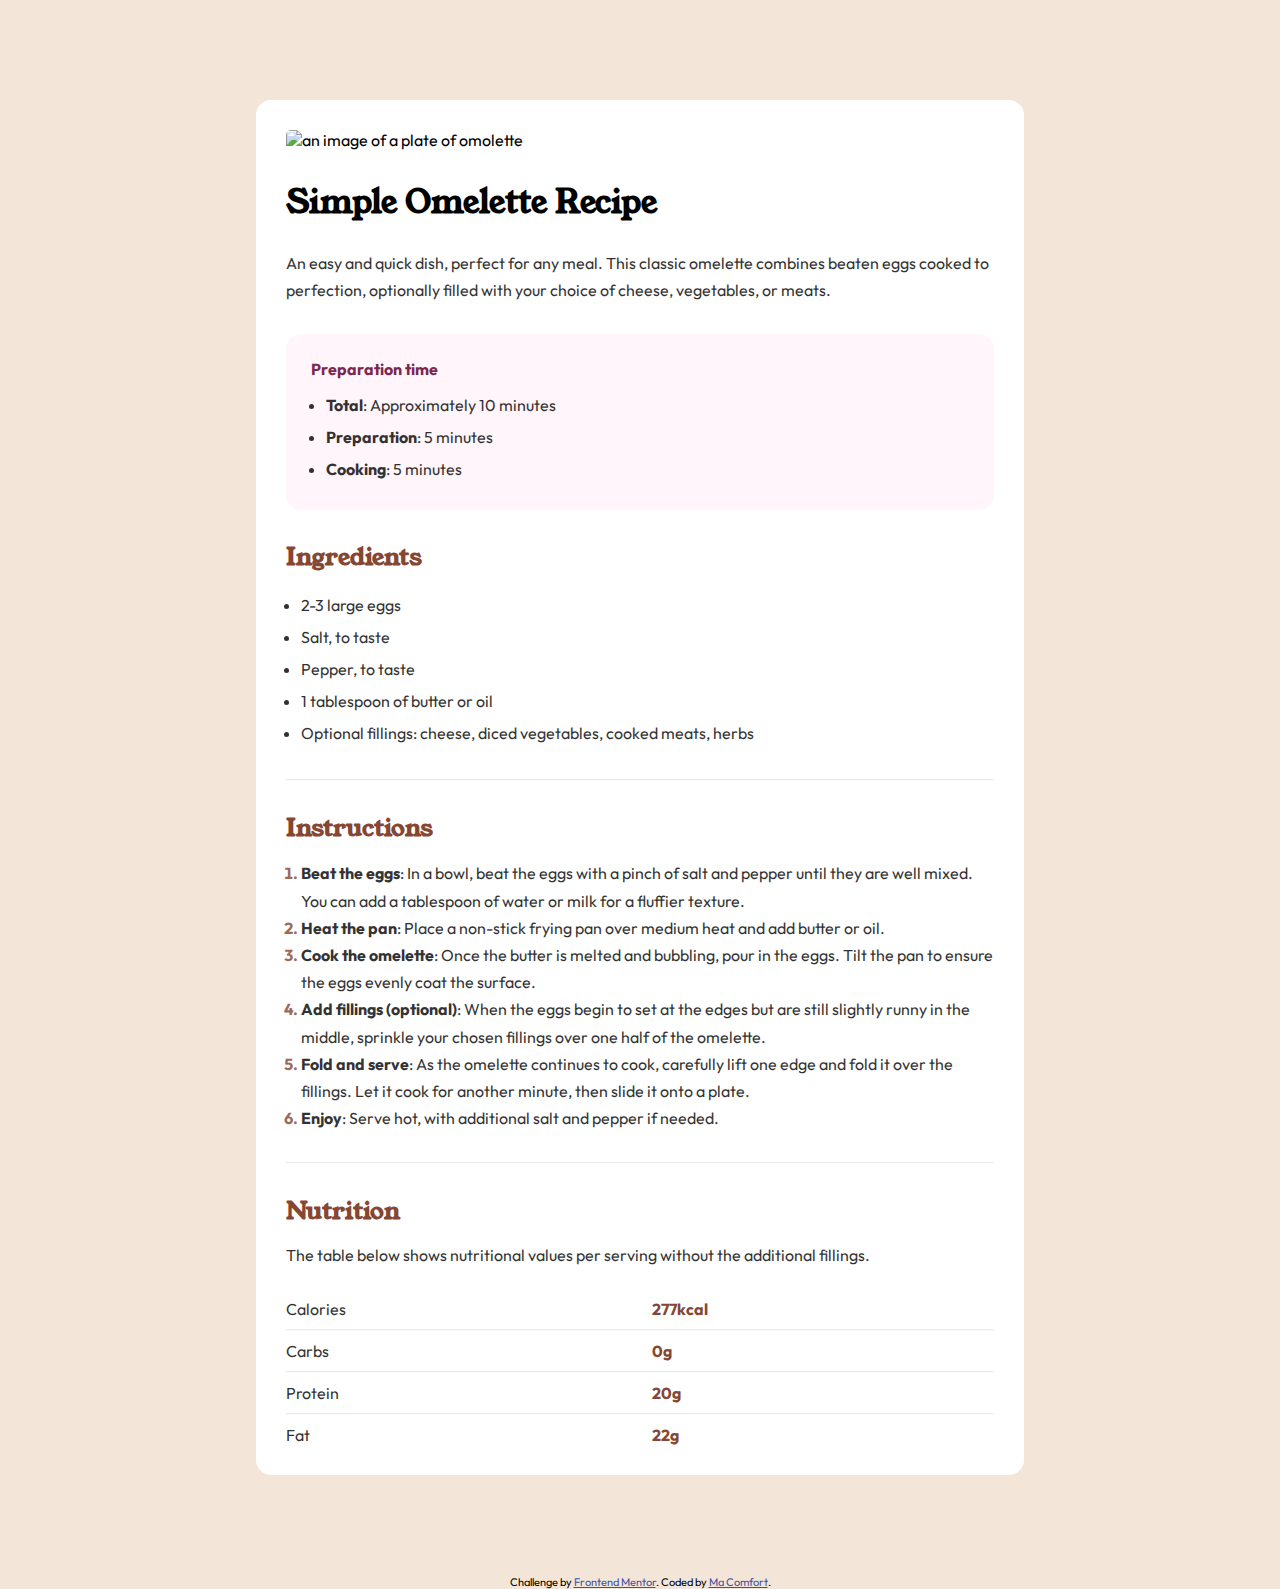
==== docs/index.html @ 2fb741aa "transferred html and css files to docs folder" ====
<!DOCTYPE html>
<html lang="en">
  <head>
    <meta charset="UTF-8" />
    <meta name="viewport" content="width=device-width, initial-scale=1.0" />
    <!-- displays site properly based on user's device -->

    <link
      rel="icon"
      type="image/png"
      sizes="32x32"
      href="./assets/images/favicon-32x32.png"
    />
    <link rel="stylesheet" href="style.css" />

    <title>Frontend Mentor | Recipe page</title>

    <!-- Feel free to remove these styles or customise in your own stylesheet 👍 -->
    <style>
      .attribution {
        font-size: 11px;
        text-align: center;
      }
      .attribution a {
        color: hsl(228, 45%, 44%);
      }
    </style>
  </head>
  <body class="parent">
    <div class="recipe-container">
      <div class="img-omolette">
        <img
          src="./assets/images/image-omelette.jpeg"
          alt="an image of a plate of omolette"
        />
      </div>
      <div class="sub1">
        <h1>Simple Omelette Recipe</h1>
        <p class="para">
          An easy and quick dish, perfect for any meal. This classic omelette
          combines beaten eggs cooked to perfection, optionally filled with your
          choice of cheese, vegetables, or meats.
        </p>
      </div>

      <div class="sub2">
        <h4>Preparation time</h4>
        <ul class="firstlist">
          <li><b>Total</b>: Approximately 10 minutes</li>
          <li><b>Preparation</b>: 5 minutes</li>
          <li><b>Cooking</b>: 5 minutes</li>
        </ul>
      </div>

      <div class="sub3">
        <h2>Ingredients</h2>
        <ul class="secondlist">
          <li>2-3 large eggs</li>
          <li>Salt, to taste</li>
          <li>Pepper, to taste</li>
          <li>1 tablespoon of butter or oil</li>
          <li>
            Optional fillings: cheese, diced vegetables, cooked meats, herbs
          </li>
        </ul>
      </div>

      <hr class="hr" />

      <div class="sub4">
        <h2>Instructions</h2>
        <ol class="thirdlist">
          <li>
            <b>Beat the eggs</b>: In a bowl, beat the eggs with a pinch of salt
            and pepper until they are well mixed. You can add a tablespoon of
            water or milk for a fluffier texture.
          </li>
          <li>
            <b>Heat the pan</b>: Place a non-stick frying pan over medium heat
            and add butter or oil.
          </li>
          <li>
            <b>Cook the omelette</b>: Once the butter is melted and bubbling,
            pour in the eggs. Tilt the pan to ensure the eggs evenly coat the
            surface.
          </li>
          <li>
            <b>Add fillings (optional)</b>: When the eggs begin to set at the
            edges but are still slightly runny in the middle, sprinkle your
            chosen fillings over one half of the omelette.
          </li>
          <li>
            <b>Fold and serve</b>: As the omelette continues to cook, carefully
            lift one edge and fold it over the fillings. Let it cook for another
            minute, then slide it onto a plate.
          </li>
          <li>
            <b>Enjoy</b>: Serve hot, with additional salt and pepper if needed.
          </li>
        </ol>
      </div>

      <hr class="hr" />

      <div class="sub5">
        <h2>Nutrition</h2>
        <p class="para1">
          The table below shows nutritional values per serving without the
          additional fillings.
        </p>
      </div>

      <div class="sub6">
        <table class="table">
          <tr>
            <th>Calories</th>
            <td>277kcal</td>
          </tr>
          <tr>
            <td colspan="2"><hr class="hr1" /></td>
          </tr>
          <tr>
            <th>Carbs</th>
            <td>0g</td>
          </tr>
          <tr>
            <td colspan="2"><hr class="hr1" /></td>
          </tr>
          <tr>
            <th>Protein</th>
            <td>20g</td>
          </tr>
          <tr>
            <td colspan="2"><hr class="hr1" /></td>
          </tr>
          <tr>
            <th>Fat</th>
            <td>22g</td>
          </tr>
        </table>
      </div>
    </div>

    <div class="attribution">
      Challenge by
      <a href="https://www.frontendmentor.io?ref=challenge" target="_blank"
        >Frontend Mentor</a
      >. Coded by <a href="#">Ma Comfort</a>.
    </div>
  </body>
</html>
---- docs/style.css ----
@import url('https://fonts.googleapis.com/css2?family=Young+Serif&display=swap');
@import url('https://fonts.googleapis.com/css2?family=Outfit:wght@400;700&display=swap');

*{
    margin: 0;
    padding: 0;
    box-sizing: border-box;
}
body{
    background-color: hsl(30, 54%, 90%);
    font-size: 16px;
    font-family: "Outfit";
}

.parent{
    display: flex;
    flex-direction: column;
    align-items: center;
    height: 100vh;
}
.recipe-container{
    width: 60%;
    background-color: hsl(0, 0%, 100%);
    margin-top: 100px;
    margin-bottom: 100px;
    border-radius: 15px;
}
.img-omolette{
    border-radius: 15px;
}
img{
    width: 100%;
    height: 25%;
    padding: 30px;
    border-radius: 35px;
}
.sub1{
    padding: 0 30px;
    background-color: hsl(0, 0%, 100%);
}
h1{
    margin-bottom: 25px;
    font-family: "Young Serif";
}
.para{
    line-height: 1.7;
    opacity: 0.8;
    
}

.sub2{
    margin: 30px;
    padding: 25px;
    background-color: hsl(330, 100%, 98%);
    border-radius: 15px;
}
h4{
    margin-bottom: 10px;
    color: hsl(332, 51%, 32%);
    
}
.firstlist, .secondlist{
    line-height: 2;
    opacity: 0.8;
    margin-left: 15px;
}

.sub3, .sub4, .sub5, .sub6{
    padding: 0 30px;
    background-color: hsl(0, 0%, 100%);
}
h2{
    color: hsl(14, 45%, 36%);
    font-family: "Young Serif";
}
.secondlist, .thirdlist{
    margin-top: 15px;
}

.hr{
    margin: 30px;
    opacity: 0.2;
}
.thirdlist{
    line-height: 1.7;
    opacity: 0.8;
    margin-left: 15px; 
}
ol li::marker{
    color: hsl(14, 45%, 36%);
    font-weight: bold;
}

.para1{
    margin: 15px 0;
    line-height: 1.6;
    opacity: 0.8;

}

.table{
    width: 100%;
    border-collapse: collapse;
    margin: 30px 0;
}


th{
    font-weight: 400;
    opacity: 0.8;
    text-align: left;
}
td{
    font-weight: 700;
    color: hsl(14, 45%, 36%);
}
.hr1{
    margin: 10px 0;
    opacity: 0.2;
}
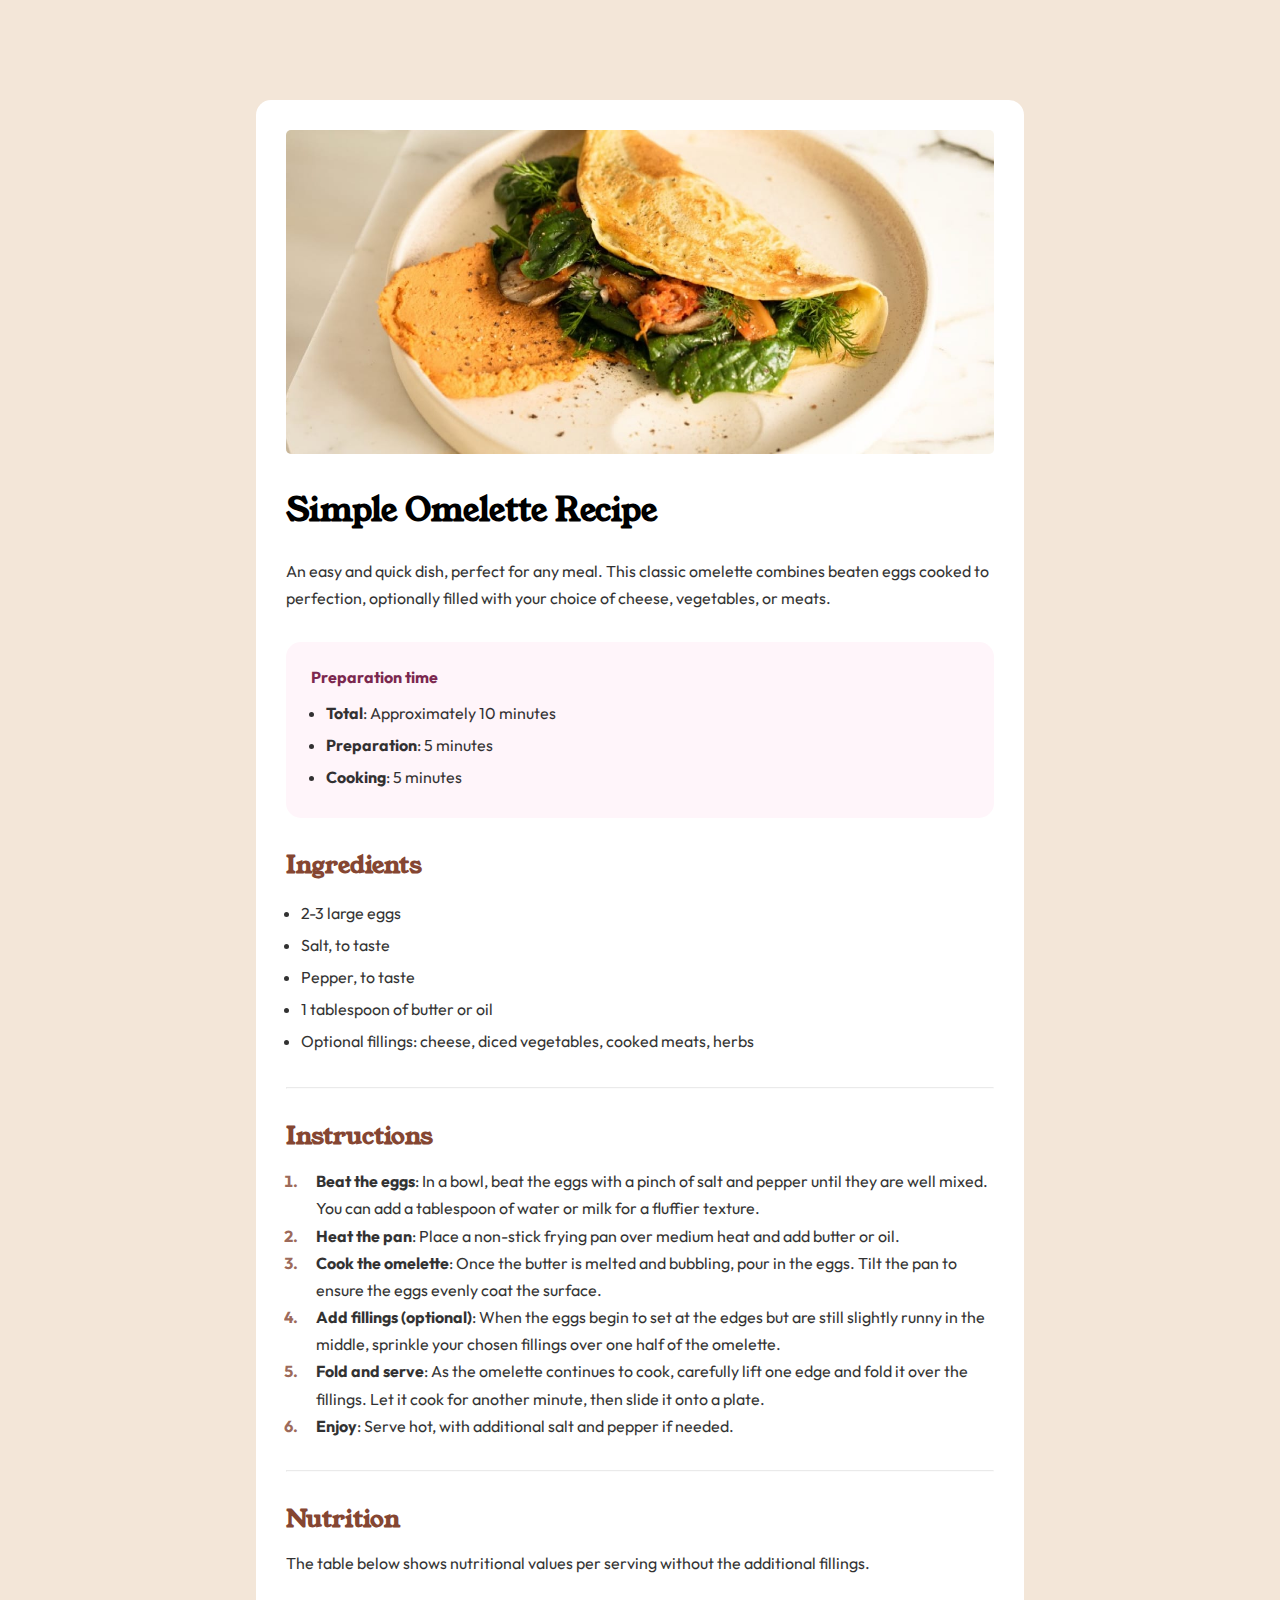
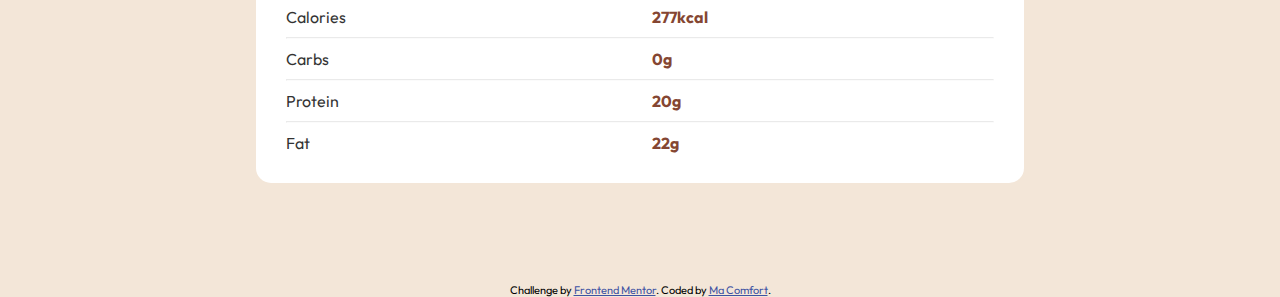
==== commit 003a9b3c: "organized ol and set the image path correctly" ====
--- a/docs/index.html
+++ b/docs/index.html
@@ -30,7 +30,7 @@
     <div class="recipe-container">
       <div class="img-omolette">
         <img
-          src="./assets/images/image-omelette.jpeg"
+          src="../assets/images/image-omelette.jpeg"
           alt="an image of a plate of omolette"
         />
       </div>
@@ -70,31 +70,31 @@
       <div class="sub4">
         <h2>Instructions</h2>
         <ol class="thirdlist">
-          <li>
+          <li class="list">
             <b>Beat the eggs</b>: In a bowl, beat the eggs with a pinch of salt
             and pepper until they are well mixed. You can add a tablespoon of
             water or milk for a fluffier texture.
           </li>
-          <li>
+          <li class="list">
             <b>Heat the pan</b>: Place a non-stick frying pan over medium heat
             and add butter or oil.
           </li>
-          <li>
+          <li class="list">
             <b>Cook the omelette</b>: Once the butter is melted and bubbling,
             pour in the eggs. Tilt the pan to ensure the eggs evenly coat the
             surface.
           </li>
-          <li>
+          <li class="list">
             <b>Add fillings (optional)</b>: When the eggs begin to set at the
             edges but are still slightly runny in the middle, sprinkle your
             chosen fillings over one half of the omelette.
           </li>
-          <li>
+          <li class="list">
             <b>Fold and serve</b>: As the omelette continues to cook, carefully
             lift one edge and fold it over the fillings. Let it cook for another
             minute, then slide it onto a plate.
           </li>
-          <li>
+          <li class="list">
             <b>Enjoy</b>: Serve hot, with additional salt and pepper if needed.
           </li>
         </ol>
--- a/docs/style.css
+++ b/docs/style.css
@@ -86,9 +86,16 @@
     opacity: 0.8;
     margin-left: 15px; 
 }
+
+.list{
+    padding-left: 15px;
+}
+
 ol li::marker{
     color: hsl(14, 45%, 36%);
-    font-weight: bold;
+    font-weight: 700;
+    opacity: 0.8;
+    
 }
 
 .para1{
